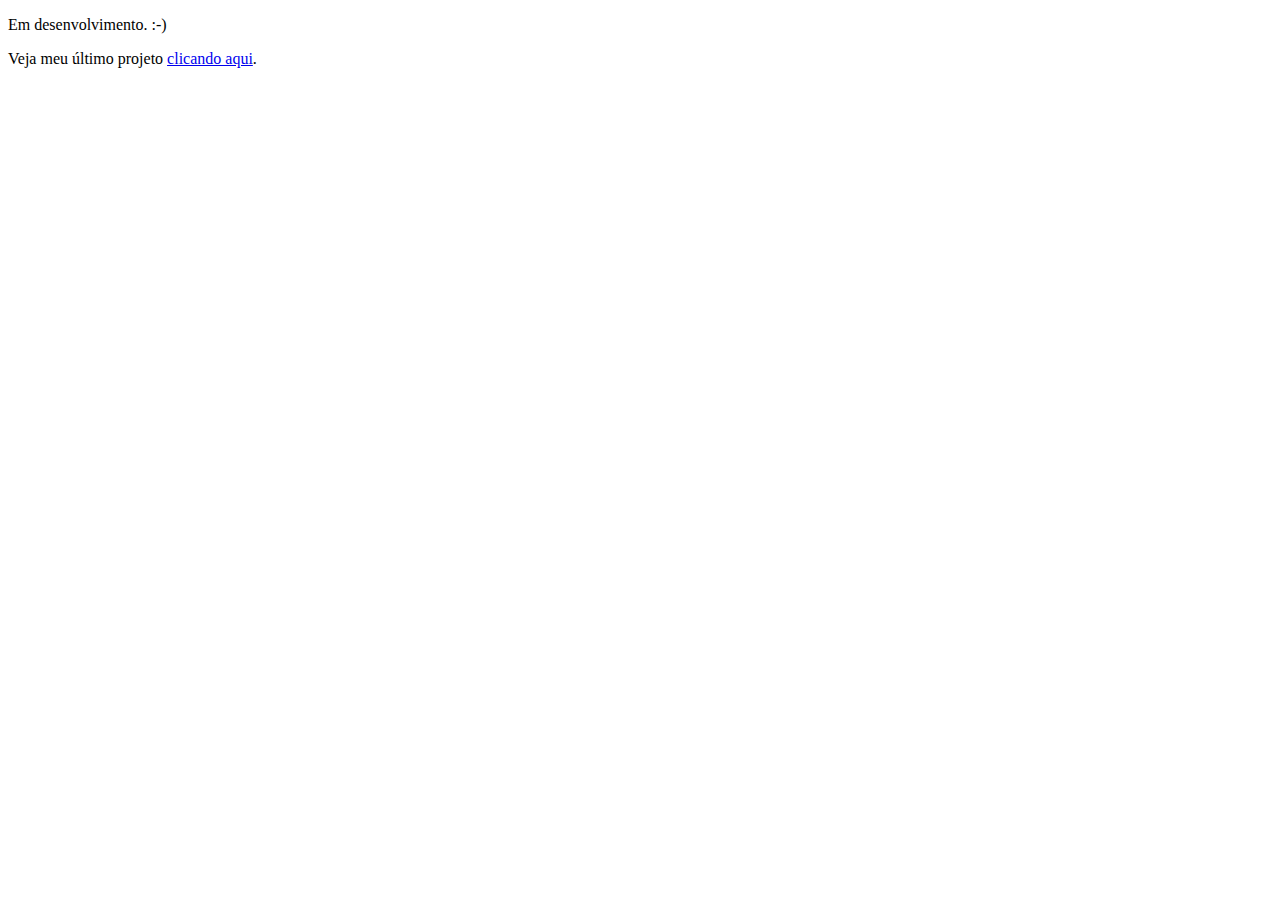
==== index.html @ ee1faeaa "architecture" ====
<!DOCTYPE html>
<html lang="en">
<head>
    <meta charset="UTF-8">
    <meta name="viewport" content="width=device-width, initial-scale=1.0">
    <title>Gabriel Cruz</title>
</head>
<body>
    <p>Em desenvolvimento. :-)</p>
    <p>Veja meu último projeto <a href="/projetos/portfolio-simples/">clicando aqui</a>.</p>
</body>
</html>
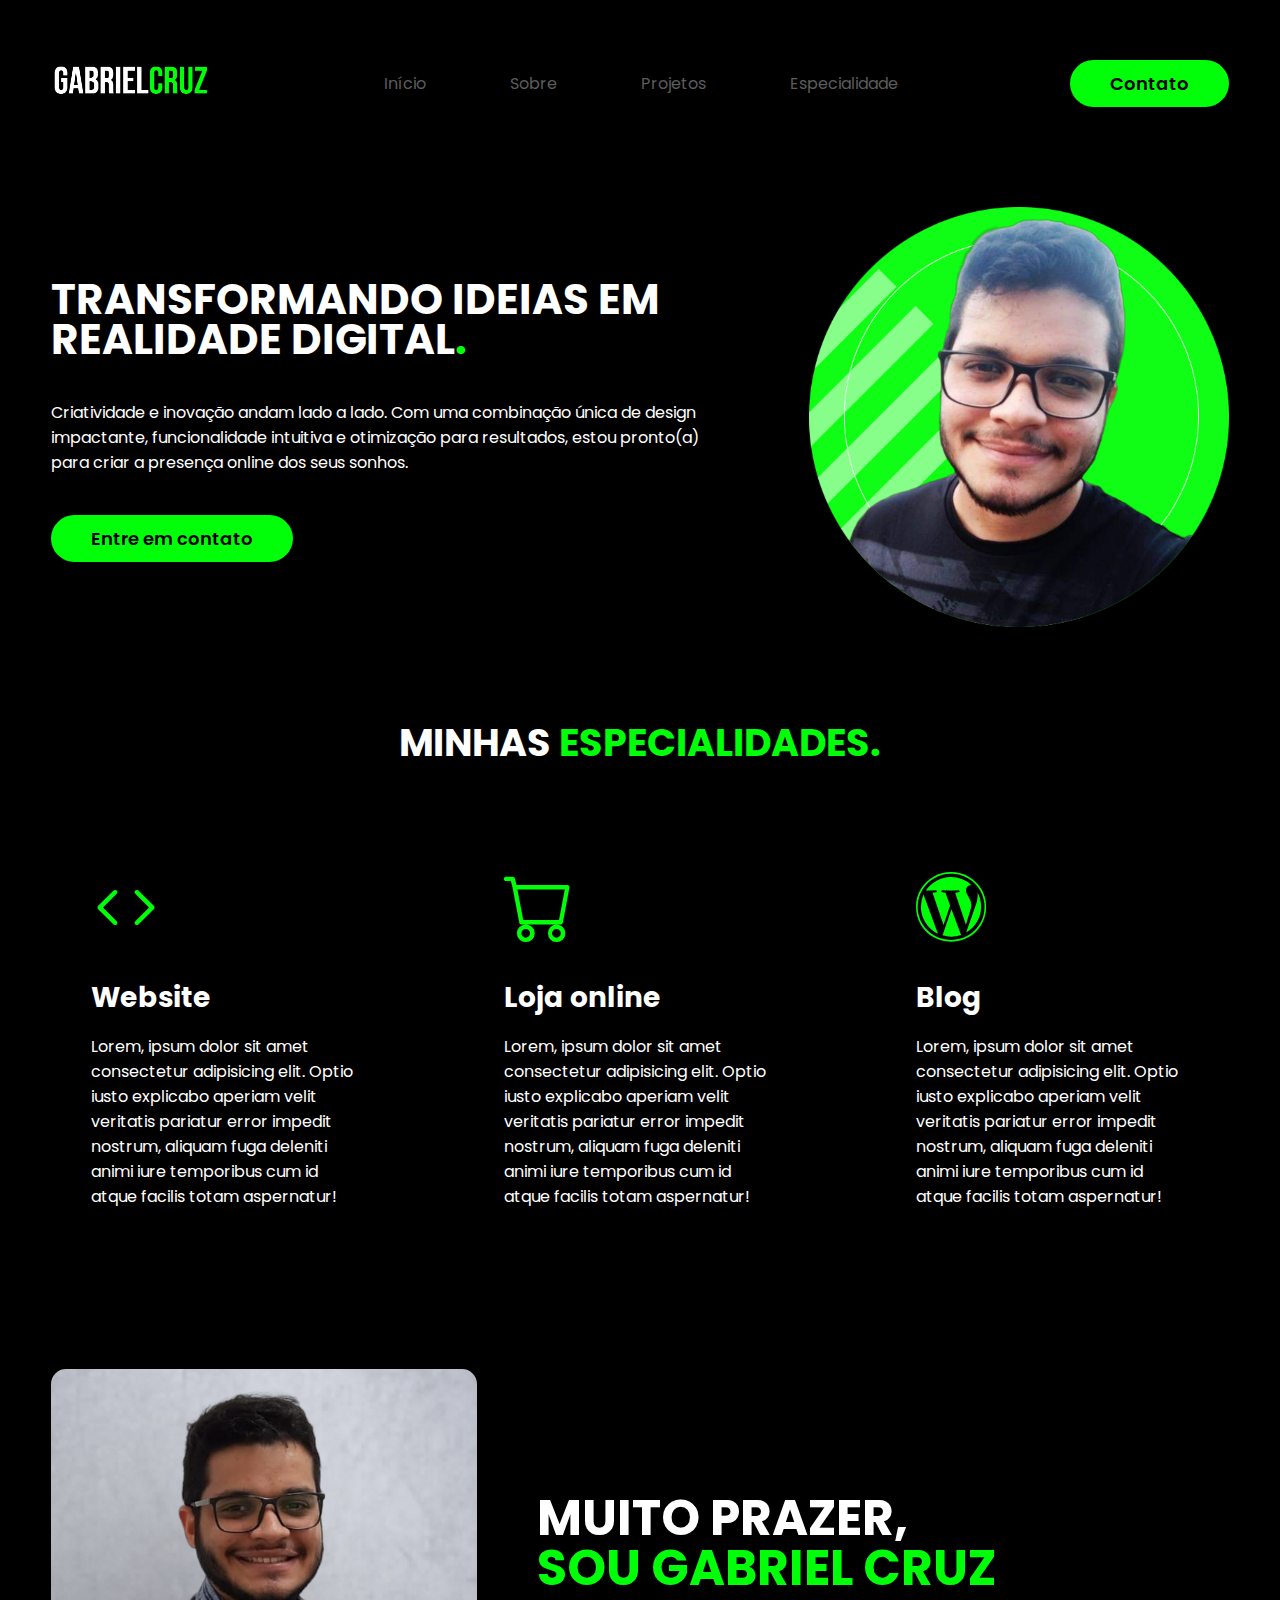
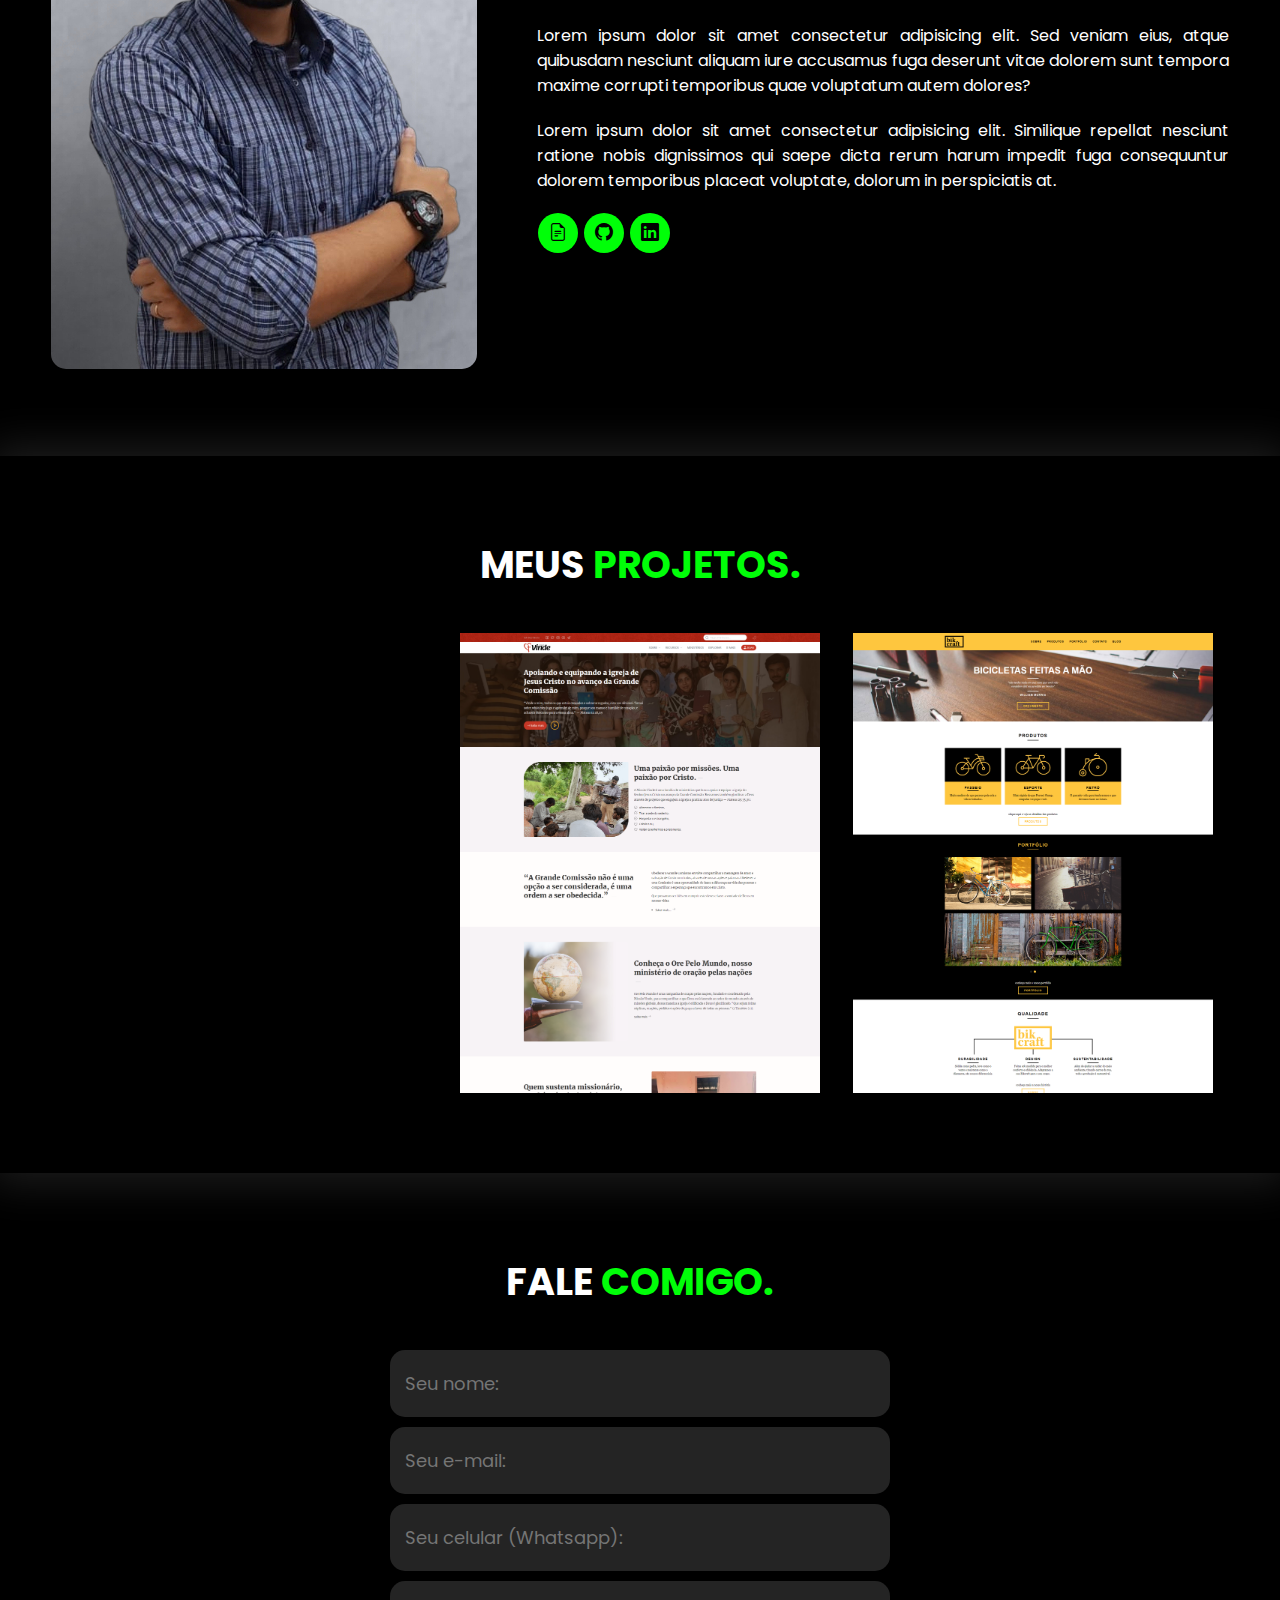
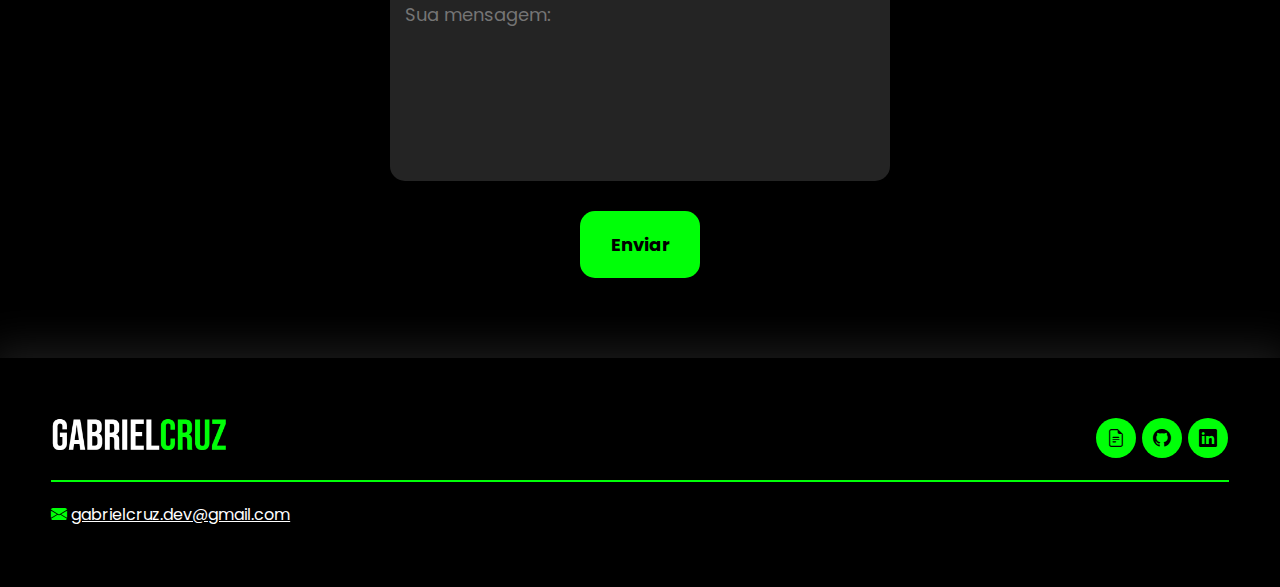
==== commit b9942166: "dev" ====
--- a/index.html
+++ b/index.html
@@ -1,12 +1,178 @@
 <!DOCTYPE html>
-<html lang="en">
+<html lang="pt-br">
 <head>
     <meta charset="UTF-8">
     <meta name="viewport" content="width=device-width, initial-scale=1.0">
-    <title>Gabriel Cruz</title>
+    <link rel="stylesheet" href="css/style.css">
+    
+    <!-- [Google Fonts] -->
+    <link href="https://fonts.googleapis.com/css2?family=Poppins:ital,wght@0,100;0,200;0,300;0,400;0,500;0,600;0,700;0,800;0,900;1,100;1,200;1,300;1,400;1,500;1,600;1,700;1,800;1,900&display=swap" rel="stylesheet">
+    
+    <!-- Bootstrap Icons -->
+    <link rel="stylesheet" href="https://cdn.jsdelivr.net/npm/bootstrap-icons@1.11.3/font/bootstrap-icons.min.css">
+
+    <title>Gabriel Cruz | Portfólio</title>
+    <!-- Favicon icon -->
+    <link rel="apple-touch-icon" sizes="180x180" href="img/favicon/apple-touch-icon.png">
+    <link rel="icon" type="image/png" sizes="32x32" href="img/favicon/favicon-32x32.png">
+    <link rel="icon" type="image/png" sizes="16x16" href="img/favicon/favicon-16x16.png">
+    <link rel="manifest" href="img/favicon/site.webmanifest">
+    
 </head>
 <body>
-    <p>Em desenvolvimento. :-)</p>
-    <p>Veja meu último projeto <a href="/projetos/portfolio-simples/">clicando aqui</a>.</p>
+    <header>
+        <div class="main-wrapp">
+            <div class="logo">
+                <a href="/">
+                    <img src="img/logo.png" alt="Logo">
+                </a>
+            </div> <!-- Logo -->        
+
+            <nav class="menu-desktop">
+                <ul>
+                <li><a href="#">Início</a></li>
+                <li><a href="#">Sobre</a></li>
+                <li><a href="#">Projetos</a></li>
+                <li><a href="#">Especialidade</a></li>
+                </ul>
+            </nav>
+
+            <div class="btn-contato">
+                <a href="#">
+                <button>Contato</button>
+                </a>
+            </div> <!-- btn-contato -->
+        </div><!-- main wrapp --> 
+    </header>
+
+    <main>
+        <section class="section1">
+            <div class="main-wrapp">
+                <div class="flex">
+                    <div class="section-left">
+                        <h1>Transformando ideias em realidade digital<span>.</span></h1>
+                        <p>Criatividade e inovação andam lado a lado. Com uma combinação única de design impactante, funcionalidade intuitiva e otimização para resultados, estou pronto(a) para criar a presença online dos seus sonhos.</p>
+                        
+                        <div class="btn-contato">
+                        <a href="#">
+                        <button>Entre em contato</button>
+                        </a>
+                        </div>
+                    </div>
+
+                    <div class="section-right">
+                        <img src="img/gabriel.png" />
+                    </div>
+
+                </div> <!-- flex -->               
+            </div><!-- main-wrapp -->
+        </section><!-- section1 -->
+        <section class="section2">
+            <div class="main-wrapp">
+                <h2 class="titulo">Minhas <span>especialidades.</span></h2>
+                <div class="flex">
+
+                    <div class="cards">
+                        <i class="bi bi-code"></i>
+                        <h3>Website</h3>
+                        <p>Lorem, ipsum dolor sit amet consectetur adipisicing elit. Optio iusto explicabo aperiam velit veritatis pariatur error impedit nostrum, aliquam fuga deleniti animi iure temporibus cum id atque facilis totam aspernatur!</p>
+                    </div><!-- cards -->
+                    <div class="cards">
+                        <i class="bi bi-cart"></i>
+                        <h3>Loja online</h3>
+                        <p>Lorem, ipsum dolor sit amet consectetur adipisicing elit. Optio iusto explicabo aperiam velit veritatis pariatur error impedit nostrum, aliquam fuga deleniti animi iure temporibus cum id atque facilis totam aspernatur!</p>
+                    </div><!-- cards -->
+                    <div class="cards">
+                        <i class="bi bi-wordpress"></i>
+                        <h3>Blog</h3>
+                        <p>Lorem, ipsum dolor sit amet consectetur adipisicing elit. Optio iusto explicabo aperiam velit veritatis pariatur error impedit nostrum, aliquam fuga deleniti animi iure temporibus cum id atque facilis totam aspernatur!</p>
+                    </div><!-- cards -->
+
+                </div><!-- flex -->
+            </div><!-- main-wrapp -->
+        </section><!-- section2 -->
+
+        <section class="section3">
+            <div class="main-wrapp">
+                <div class="flex">
+                    <div class="img-sobre">
+                       <img src="img/about-me.jpg" alt="Gabriel Cruz"> 
+                    </div>
+                    <div class="txt-sobre">
+                        <h2>Muito prazer, <span>sou Gabriel Cruz</span></h2>
+                        <p>Lorem ipsum dolor sit amet consectetur adipisicing elit. Sed veniam eius, atque quibusdam nesciunt aliquam iure accusamus fuga deserunt vitae dolorem sunt tempora maxime corrupti temporibus quae voluptatum autem dolores?</p>
+                        <p>Lorem ipsum dolor sit amet consectetur adipisicing elit. Similique repellat nesciunt ratione nobis dignissimos qui saepe dicta rerum harum impedit fuga consequuntur dolorem temporibus placeat voluptate, dolorum in perspiciatis at.</p>
+
+                        <div class="social-icons">
+                            <a href=""><button><i class="bi bi-file-earmark-text"></i></button></a>
+                            <a href="https://github.com/devgabrielcruz" target="_blank"><button><i class="bi bi-github"></i></button></a>
+                            <a href="https://linkedin.com/in/itsgabrielcruz" target="_blank"><button><i class="bi bi-linkedin"></i></button></a>
+                        </div>
+                    </div>
+                </div>                
+            </div><!-- main-wrapp -->
+        </section> <!-- section3 -->
+
+        <section class="section4">
+            <div class="main-wrapp">
+                <h2 class="titulo">Meus <span>projetos.</span></h2>
+                <div class="flex">
+                    <a href="https://orepelomundo.com" target="_blank">
+                  <div class="img-projetos" style="background-image: url(img/projeto1.png)">
+                    <div class="overlay">Ore Pelo Mundo</div>
+                  </div>
+                    </a>  
+                    <a href="https://missaovinde.org" target="_blank">  
+                  <div class="img-projetos" style="background-image: url(img/projeto2.png)">
+                    <div class="overlay">Missão Vinde</div>
+                  </div>
+                    </a>
+                    <a href="https://bikecraft.com" target="_blank">
+                  <div class="img-projetos" style="background-image: url(img/projeto3.png)">
+                    <div class="overlay">Bikecraft</div>
+                  </div>
+                  </a>
+                </div> <!-- flex -->
+            </div><!-- main-wrapp-->
+        </section><!-- section4 -->
+
+        <section class="section5">
+            <div class="main-wrapp">
+                <h2 class="titulo">Fale <span>comigo.</span></h2>
+                <form action="">
+                    <input type="text" name="nome" id="nome" placeholder="Seu nome:" required>
+                    <input type="text" name="nome" id="nome" placeholder="Seu e-mail:" required>
+                    <input type="text" name="nome" id="nome" placeholder="Seu celular (Whatsapp):">
+                    <textarea placeholder="Sua mensagem:" required></textarea>
+                    <div class="btn-enviar">
+                        <input type="submit" value="Enviar">
+                    </div>
+                </form>
+
+            </div> <!-- main-wrapp -->
+        </section> <!-- section5 -->
+    </main>
+    <footer>
+        <div class="main-wrapp">
+           <div class="line-footer">
+            <div class="flex">
+                    <div class="logo-footer">
+                        <img src="img/logo-footer.png" alt="Logo">
+                    </div>
+                
+                    <div class="social-icons">
+                        <a href=""><button><i class="bi bi-file-earmark-text"></i></button></a>
+                        <a href="https://github.com/devgabrielcruz" target="_blank"><button><i class="bi bi-github"></i></button></a>
+                        <a href="https://linkedin.com/in/itsgabrielcruz" target="_blank"><button><i class="bi bi-linkedin"></i></button></a>
+                    </div><!--btn-social-->
+            </div>
+           </div><!--line-footer-->
+           <div class="line-footer borda">
+            <p><i class="bi bi-envelope-fill"></i> <a href="mailto:gabrielcruz.dev@gmail.com">gabrielcruz.dev@gmail.com</a></p>
+           </div><!--line-footer-->
+        </div> <!-- main-wrapp -->
+    </footer>
+
+<script scr="./js/script.js"></script>
 </body>
 </html>--- a/css/style.css
+++ b/css/style.css
@@ -0,0 +1,445 @@
+/* Estilos gerais */
+
+* {
+    margin: 0;
+    padding: 0;
+    box-sizing: border-box;
+    font-family: 'Poppins', sans-serif;
+}
+
+body {
+    background-color: #000;
+    height: 100vh;
+}
+
+.logo img {
+    height: 80px;
+}
+
+.main-wrapp {
+    max-width: 1280px;
+    margin: 0 auto;
+}
+
+.flex {
+    display: flex;
+}
+
+.btn-contato button {
+    padding: 10px 40px;
+    border: 0;
+    font-size: 18px;
+    background: #00ff08;
+    font-weight: 600;
+    border-radius: 30px;
+    cursor: pointer;
+    transition: .2s;
+}
+
+h2.titulo {
+    text-align: center;
+    color: #fff;
+    font-size: 38px;
+    text-transform: uppercase;
+}
+
+h2.titulo span {
+    color: #00ff08
+}
+
+button:hover,
+form .btn-enviar input:hover {
+    box-shadow: 0px 0px 8px #00ff08;
+    transform: scale(1.05);
+}
+
+/* Estilo menu */
+header {
+    padding: 40px 4%;
+}
+
+header>.main-wrapp {
+    display: flex;
+    align-items: center;
+    justify-content: space-between;
+}
+
+header a {
+    color: #5c5c5c;
+    display: inline-block;
+    text-decoration: none;
+    transition: .2s;
+}
+
+header a:hover {
+    color: #fff;
+    transform: scale(1.05);
+}
+
+header nav ul {
+    list-style-type: none;
+}
+
+header nav ul li {
+    display: inline-block;
+    padding: 0 40px;
+}
+
+/* Estilos section1 */
+
+section.section1 {
+    padding: 40px 4%;
+}
+
+section.section1 .flex {
+    align-items: center;
+    justify-content: center;
+    gap: 90px;
+}
+
+.section1 h1 {
+    color: #fff;
+    font-size: 42px;
+    line-height: 40px;
+    text-transform: uppercase;
+}
+
+.section1 .section-left h1 span {
+    color: #00ff08;
+}
+
+.section1 .section-left p {
+    color: #fff;
+    margin: 40px 0;
+}
+
+/* Foi necessário o position relative 
+porque a imagem vai ficar se movendo na 
+animation, através do parâmetro top */
+
+.section1 .section-right img {
+    position: relative;
+    height: 420px;
+    animation: flutuar 2s ease-in-out infinite alternate;
+}
+
+@keyframes flutuar {
+    0% {
+        top: 0;
+    }
+
+    100% {
+        top: 30px;
+    }
+}
+
+/* Estilos section2 */
+
+section.section2 {
+    padding: 40px 4%;
+}
+
+section.section2 .flex {
+    gap: 60px;
+}
+
+.section2 .cards {
+    color: #fff;
+    padding: 40px;
+    border-radius: 20px;
+    margin-top: 45px;
+    transition: .2s;
+}
+
+.section2 .cards:hover {
+    transform: scale(1.05);
+    box-shadow: 0 0 8px #ffffff78;
+}
+
+.section2 .cards i {
+    color: #00ff08;
+    font-size: 70px
+}
+
+.section2 .cards h3 {
+    font-size: 28px;
+    margin: 15px 0;
+}
+
+/* Section3 Styles */
+
+section.section3 {
+    padding: 80px 4%;
+}
+
+.section3 .img-sobre img {
+    border-radius: 15px;
+}
+
+section.section3 .flex {
+    align-items: center;
+    gap: 60px;
+}
+
+.section3 .txt-sobre h2 {
+    font-size: 49px;
+    line-height: 50px;
+    text-transform: uppercase;
+    margin-bottom: 30px;
+}
+
+.section3 .txt-sobre span {
+    display: block;
+    color: #00ff08;
+}
+
+.section3 .txt-sobre {
+    color: #fff;
+}
+
+.section3 .txt-sobre p {
+    margin: 20px 0;
+    text-align: justify;
+}
+
+.social-icons button {
+    width: 40px;
+    height: 40px;
+    border-radius: 30px;
+    border: 0;
+    background: #00ff08;
+    font-size: 18px;
+    cursor: pointer;
+    margin: 0 1px;
+    transition: 0.2s;
+}
+
+/* Estilos meus projetos */
+
+section.section4 {
+    padding: 80px 4%;
+    box-shadow: 0 0 40px 10px #ffffff1d;
+}
+
+.section4 h2 {
+    margin-bottom: 40px;
+}
+
+section.section4 .flex {
+    justify-content: space-around;
+}
+
+.section4 .img-projetos {
+    width: 360px;
+    height: 460px;
+    background-size: cover;
+    background-position: 100% 0%;
+    transition: 8s;
+    cursor: pointer;
+    position: relative;
+}
+
+.section4 .img-projetos:hover {
+    background-position: 100% 100%;
+}
+
+.section4 .overlay {
+    position: absolute;
+    top: 0;
+    left: 0;
+    width: 100%;
+    height: 100%;
+    background-color: #000000b8;
+    display: flex;
+    align-items: center;
+    justify-content: center;
+    font-size: 24px;
+    font-weight: 600;
+    color: #fff;
+    opacity: 0;
+    transition: .5s;
+}
+
+.overlay:hover {
+    opacity: 1;
+}
+
+/* Estilos formulário */
+
+section.section5 {
+    padding: 80px 4%;
+}
+
+.section5 .titulo {
+    margin-bottom: 40px
+}
+
+.section5 form {
+    max-width: 500px;
+    margin: 0 auto;
+    display: flex;
+    justify-content: center;
+    flex-direction: column;
+    gap: 10px;
+}
+
+.section5 form input,
+form textarea {
+    width: 100%;
+    background: #242424;
+    border: 0;
+    outline: 0;
+    padding: 20px 15px;
+    border-radius: 15px;
+    color: #fff;
+    font-size: 18px;
+}
+
+.section5 form textarea {
+    resize: none;
+    height: 200px;
+}
+
+.section5 form .btn-enviar {
+    margin-top: 20px;
+    text-align: center;
+}
+
+.section5 form .btn-enviar input {
+    width: 120px;
+    background-color: #00ff08;
+    color: #000;
+    font-weight: 700;
+    cursor: pointer;
+    transition: .2s;
+}
+
+/* Estilos footer */
+
+footer {
+    padding: 40px 4%;
+    box-shadow: 0 0 40px 10px #ffffff1d;
+}
+
+.logo-footer img {
+    height: 35px;
+}
+
+footer .flex {
+    justify-content: space-between;
+}
+
+footer .line-footer {
+    padding: 20px 0;
+}
+
+footer .borda {
+    border-top: 2px solid #00ff08;
+}
+
+footer .line-footer p i {
+    color: #00ff08;
+}
+
+footer .line-footer p a {
+    color: #fff;
+}
+
+@media screen and (max-width: 1020px) {
+
+    /* Classes gerais */
+    .flex {
+        flex-direction: column;
+    }
+
+    h2.titulo {
+        font-size: 34px;
+        line-height: 30px;
+    }
+
+    /* Cabeçalho */
+
+    header {
+        padding: 20px 4%;
+    }
+
+    .menu-desktop,
+    .btn-contato {
+        display: none;
+    }
+
+    /* Section1 */
+    .section1 .flex {
+        flex-direction: column-reverse;
+    }
+
+    section.section1 .flex {
+        gap: 50px;
+    }
+
+    section.section1 {
+        padding: 15px 8%;
+    }
+
+    .section1 h1 {
+        font-size: 30px;
+    }
+
+    .section1 .section-right img {
+        height: 300px;
+    }
+
+    /* Section2 */
+    section.section2 {
+        padding: 40px 8%;
+    }
+ 
+    /* Section3 */
+    .section3 .flex {
+        flex-direction: column-reverse;
+    }
+
+    section.section3 {
+        padding: 80px 8%;
+    }
+
+    .section3 .txt-sobre h2 {
+        font-size: 32px;
+        line-height: 30px;
+    }
+
+    .section3 .social-icons {
+        text-align: center;
+    }
+
+    .img-sobre img {
+        width: 100%;
+    }
+
+    /* Projetos */
+    section.section4 {
+        padding: 80px 8%;
+    }
+
+    .section4 .img-projetos {
+        width: 100%;
+        max-width: 360px;
+        margin: 0 auto;
+        
+    }
+
+    section.section4 .flex {
+        gap: 60px;
+    }
+
+    /* Footer */
+
+    footer .flex {
+    gap: 10px;
+    }
+
+    footer .line-footer {
+        text-align: center;
+    }
+
+}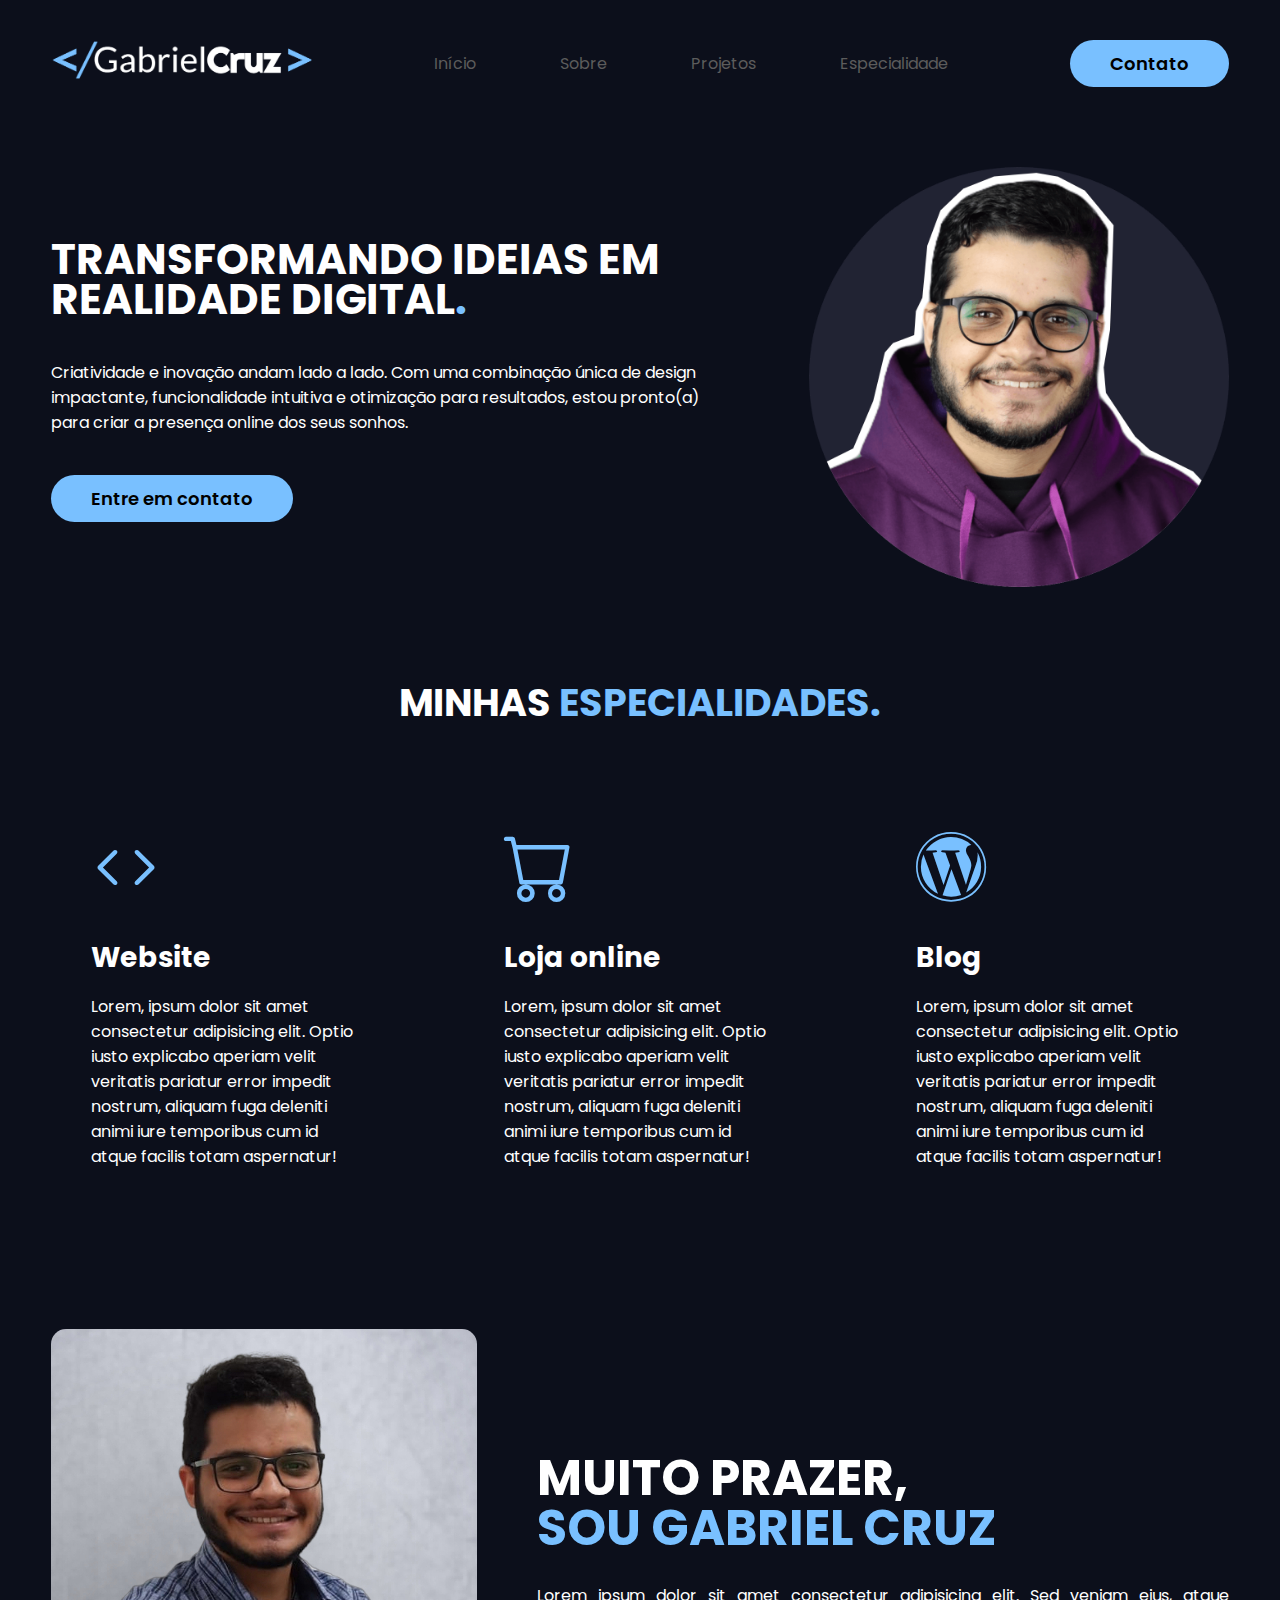
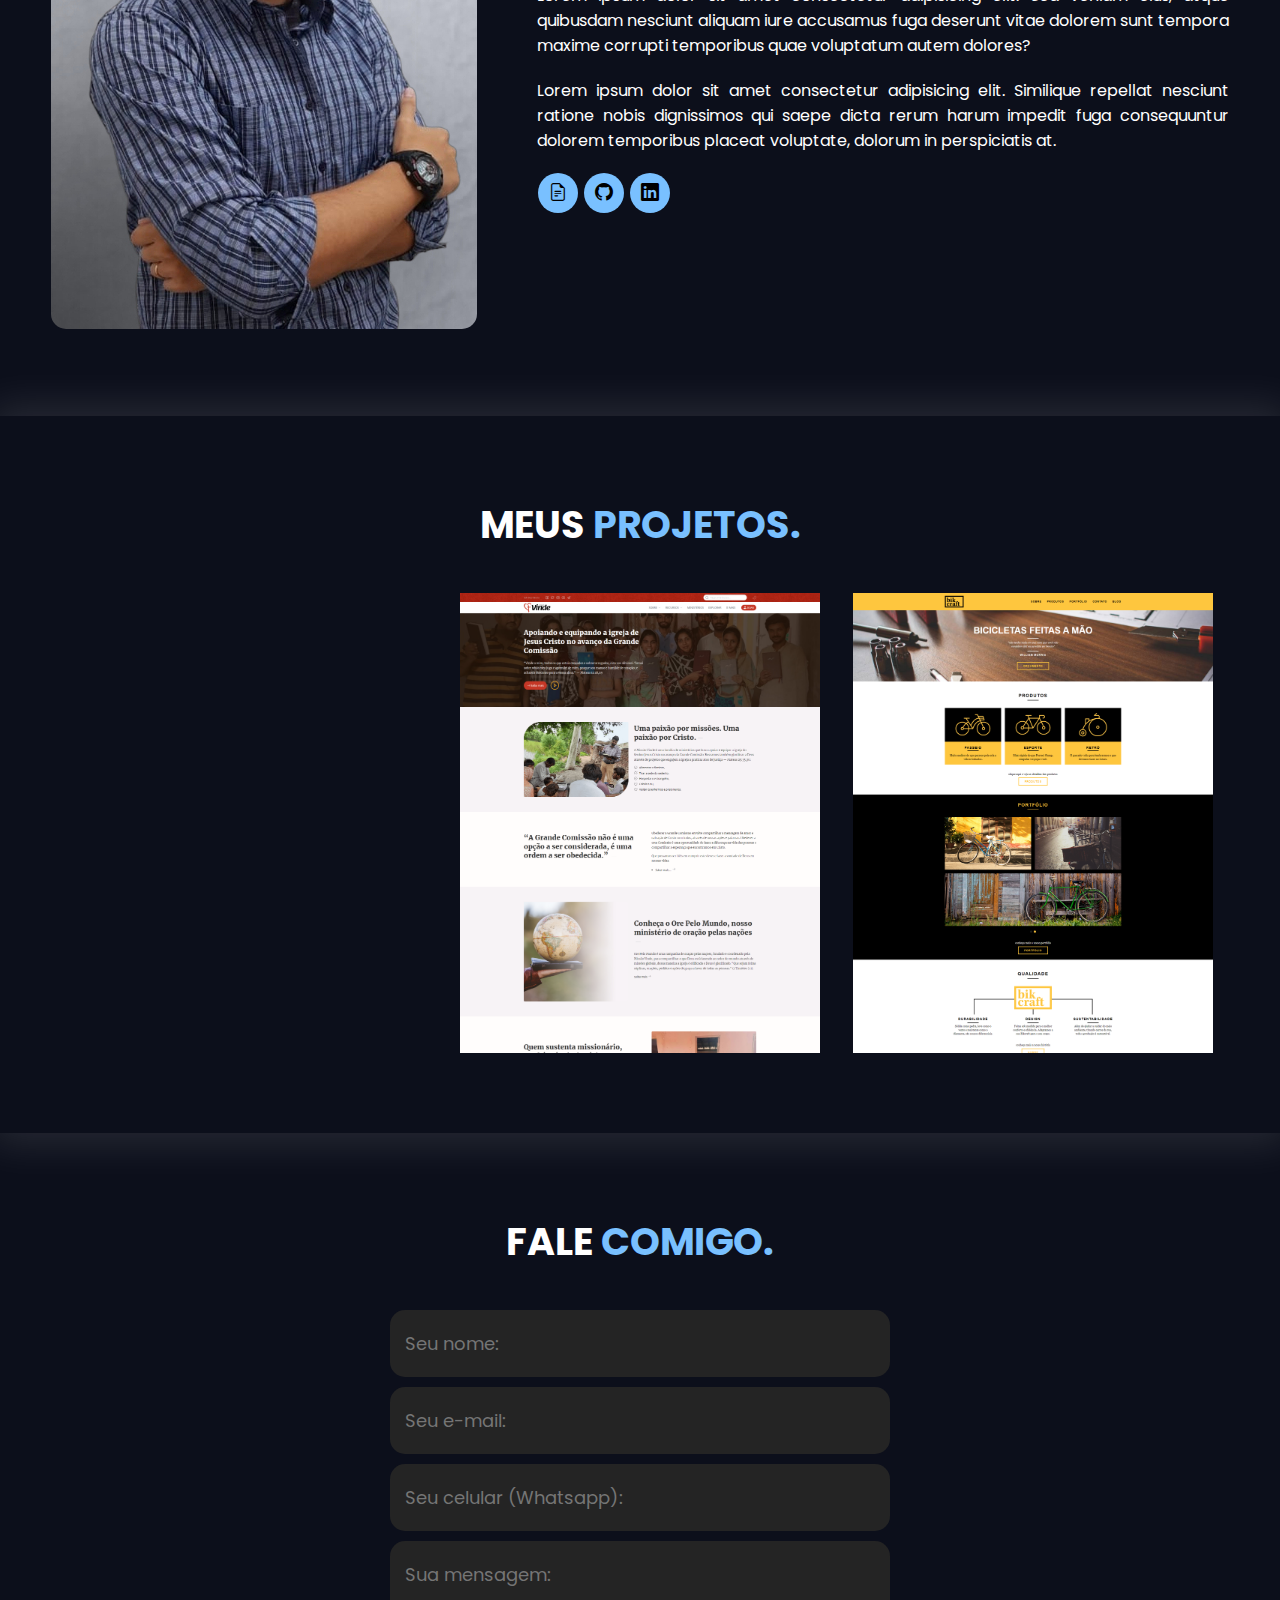
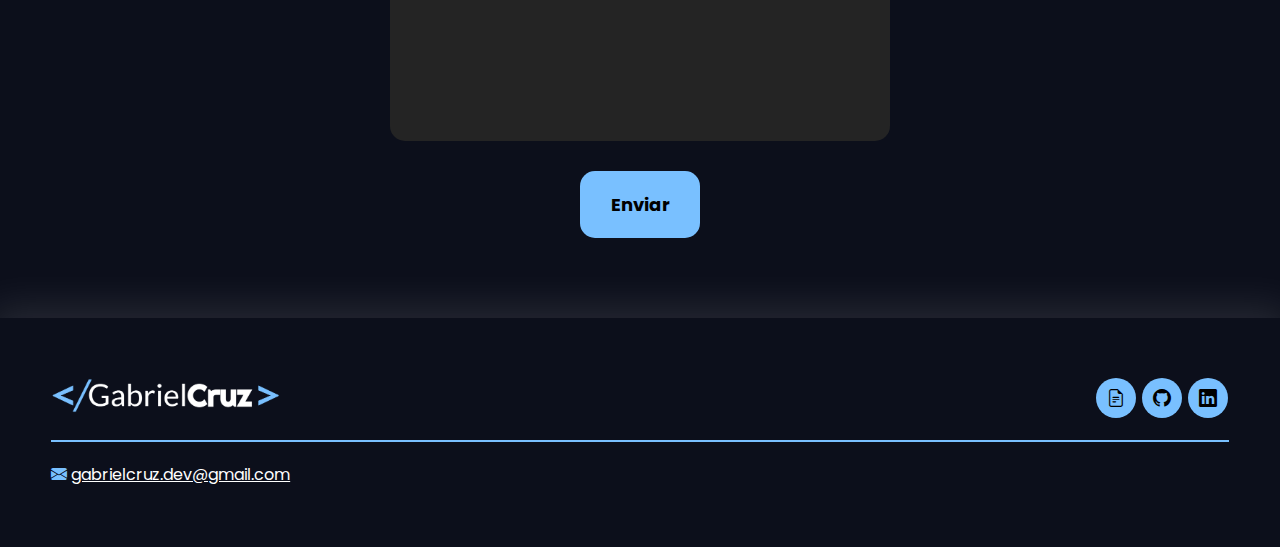
==== commit 1729a296: "portfolio" ====
--- a/index.html
+++ b/index.html
@@ -157,7 +157,7 @@
            <div class="line-footer">
             <div class="flex">
                     <div class="logo-footer">
-                        <img src="img/logo-footer.png" alt="Logo">
+                        <img src="img/logo.png" alt="Logo">
                     </div>
                 
                     <div class="social-icons">
--- a/css/style.css
+++ b/css/style.css
@@ -8,12 +8,12 @@
 }
 
 body {
-    background-color: #000;
+    background-color: #0c0f1b;
     height: 100vh;
 }
 
 .logo img {
-    height: 80px;
+    height: 40px;
 }
 
 .main-wrapp {
@@ -29,7 +29,7 @@
     padding: 10px 40px;
     border: 0;
     font-size: 18px;
-    background: #00ff08;
+    background: #79c0ff;
     font-weight: 600;
     border-radius: 30px;
     cursor: pointer;
@@ -44,12 +44,12 @@
 }
 
 h2.titulo span {
-    color: #00ff08
+    color: #79c0ff
 }
 
 button:hover,
 form .btn-enviar input:hover {
-    box-shadow: 0px 0px 8px #00ff08;
+    box-shadow: 0px 0px 8px #79c0ff;
     transform: scale(1.05);
 }
 
@@ -105,7 +105,7 @@
 }
 
 .section1 .section-left h1 span {
-    color: #00ff08;
+    color: #79c0ff;
 }
 
 .section1 .section-left p {
@@ -157,7 +157,7 @@
 }
 
 .section2 .cards i {
-    color: #00ff08;
+    color: #79c0ff;
     font-size: 70px
 }
 
@@ -190,7 +190,7 @@
 
 .section3 .txt-sobre span {
     display: block;
-    color: #00ff08;
+    color: #79c0ff;
 }
 
 .section3 .txt-sobre {
@@ -207,7 +207,7 @@
     height: 40px;
     border-radius: 30px;
     border: 0;
-    background: #00ff08;
+    background: #79c0ff;
     font-size: 18px;
     cursor: pointer;
     margin: 0 1px;
@@ -307,7 +307,7 @@
 
 .section5 form .btn-enviar input {
     width: 120px;
-    background-color: #00ff08;
+    background-color: #79c0ff;
     color: #000;
     font-weight: 700;
     cursor: pointer;
@@ -334,11 +334,11 @@
 }
 
 footer .borda {
-    border-top: 2px solid #00ff08;
+    border-top: 2px solid #79c0ff;
 }
 
 footer .line-footer p i {
-    color: #00ff08;
+    color: #79c0ff;
 }
 
 footer .line-footer p a {
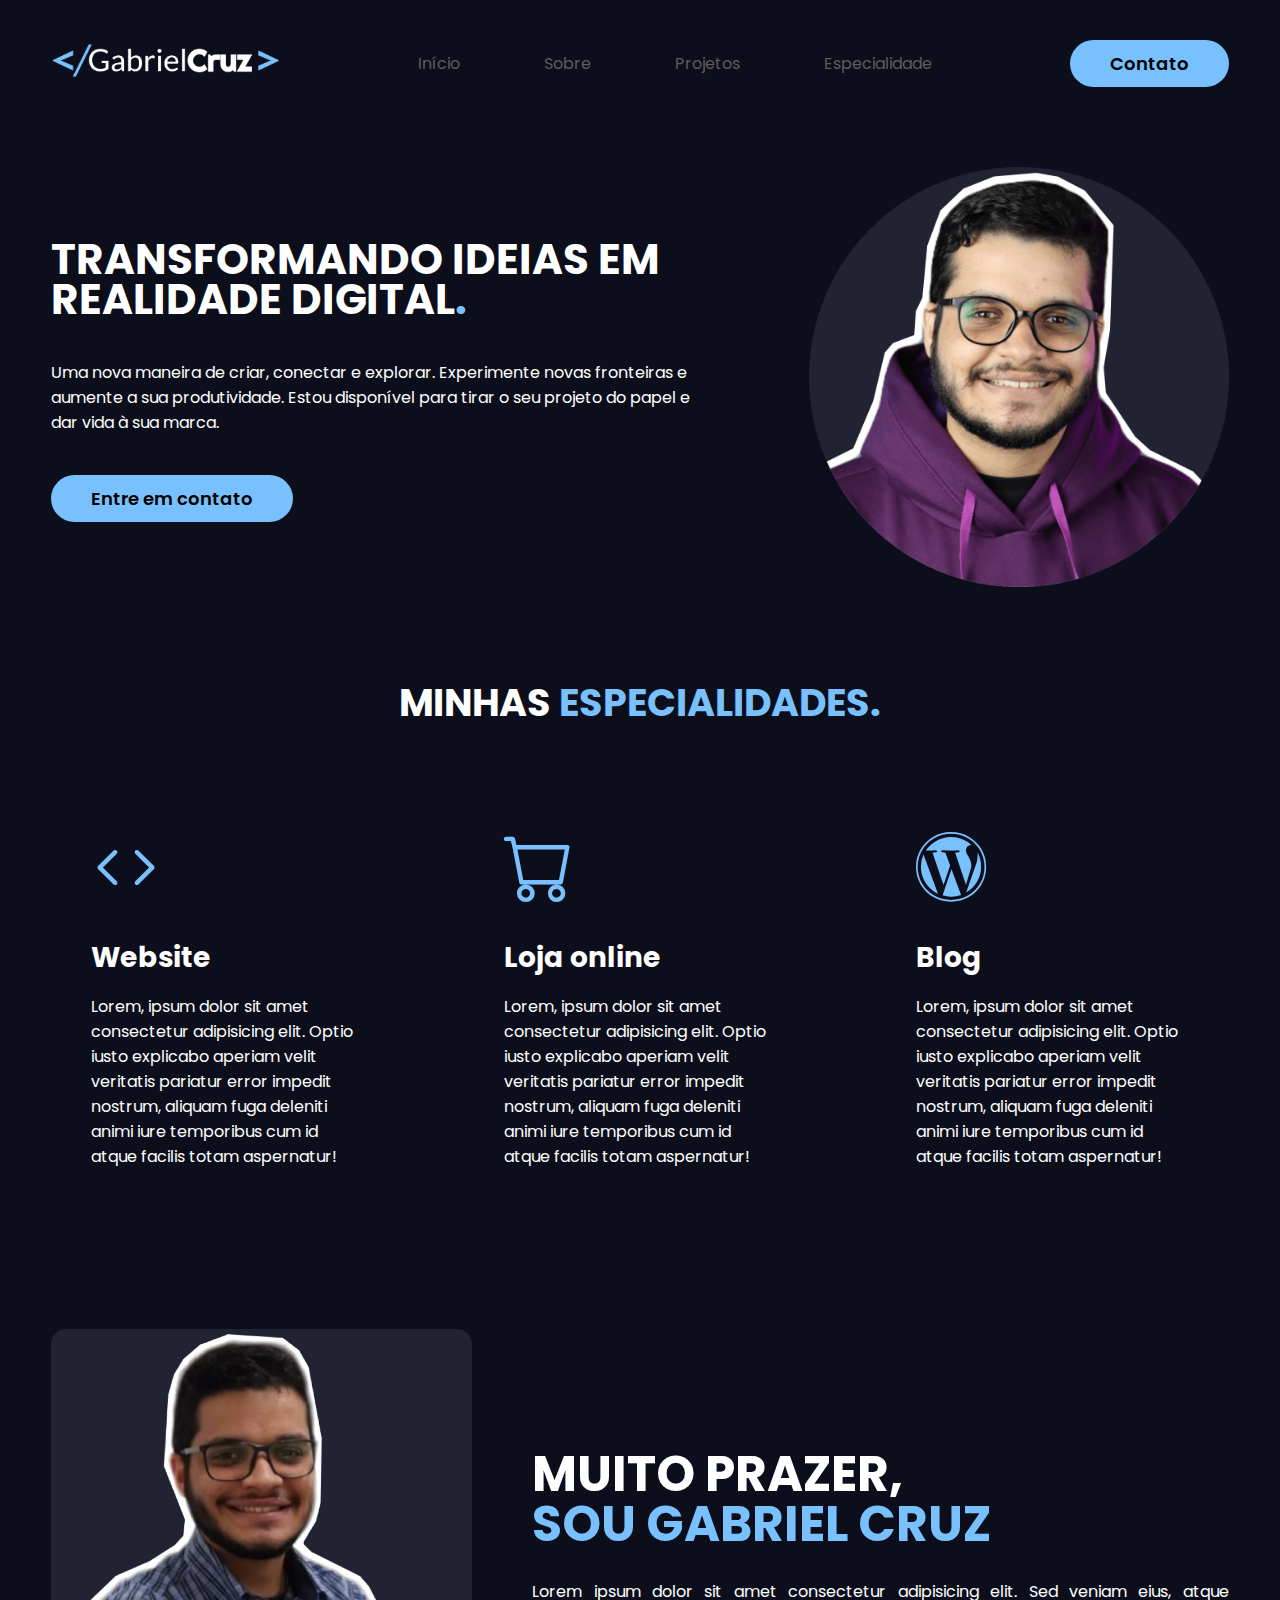
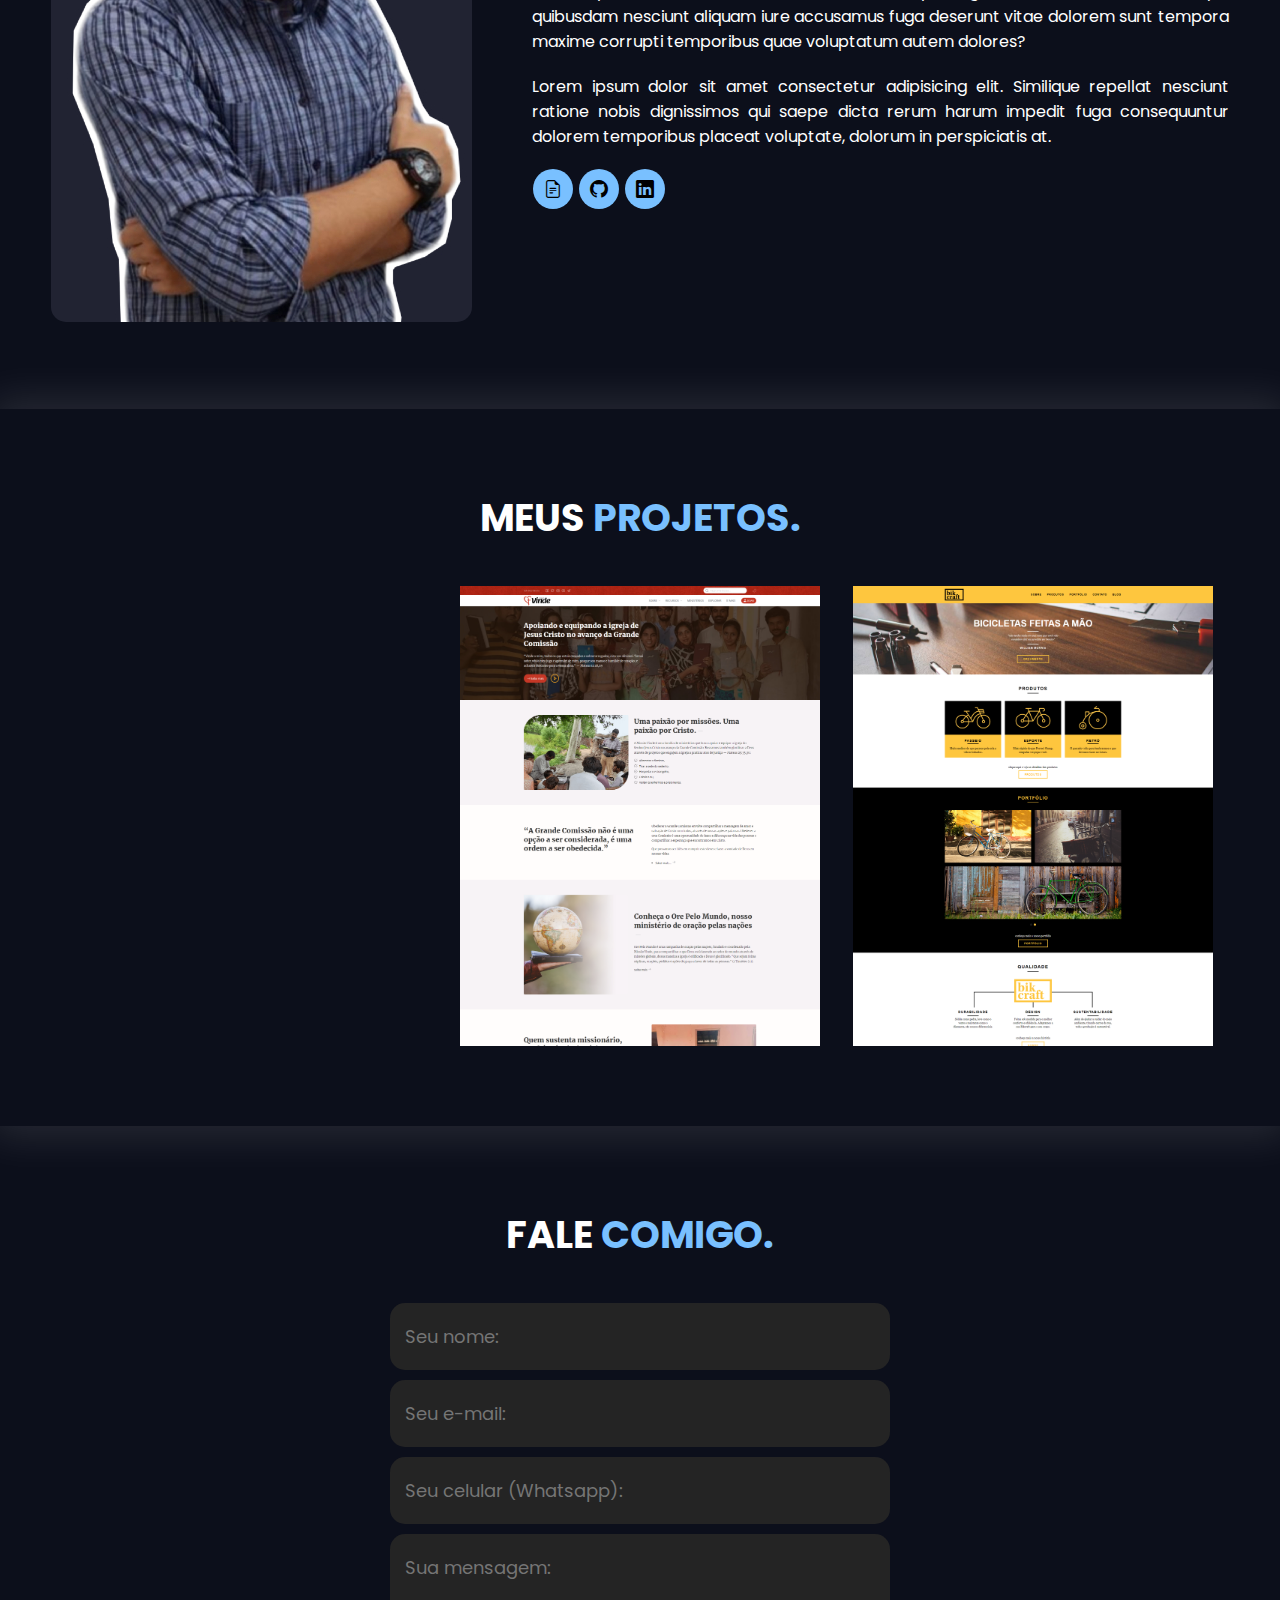
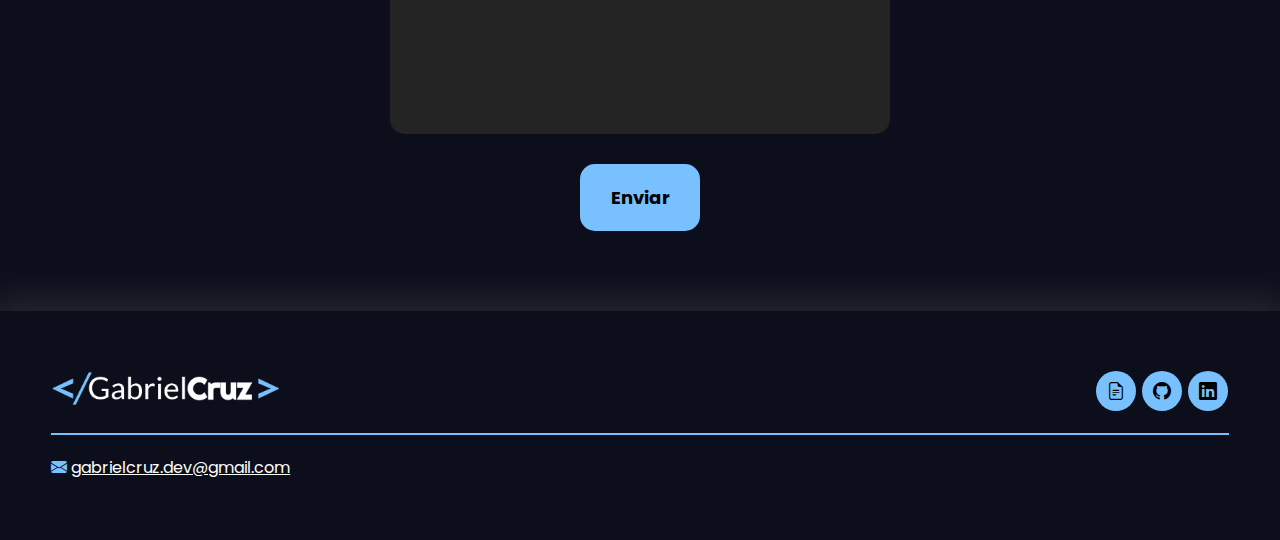
==== commit e1462818: "Update index.html" ====
--- a/index.html
+++ b/index.html
@@ -51,7 +51,7 @@
                 <div class="flex">
                     <div class="section-left">
                         <h1>Transformando ideias em realidade digital<span>.</span></h1>
-                        <p>Criatividade e inovação andam lado a lado. Com uma combinação única de design impactante, funcionalidade intuitiva e otimização para resultados, estou pronto(a) para criar a presença online dos seus sonhos.</p>
+                        <p>Uma nova maneira de criar, conectar e explorar. Experimente novas fronteiras e aumente a sua produtividade. Estou disponível para tirar o seu projeto do papel e dar vida à sua marca.</p>
                         
                         <div class="btn-contato">
                         <a href="#">
--- a/css/style.css
+++ b/css/style.css
@@ -13,7 +13,7 @@
 }
 
 .logo img {
-    height: 40px;
+    height: 35px;
 }
 
 .main-wrapp {
